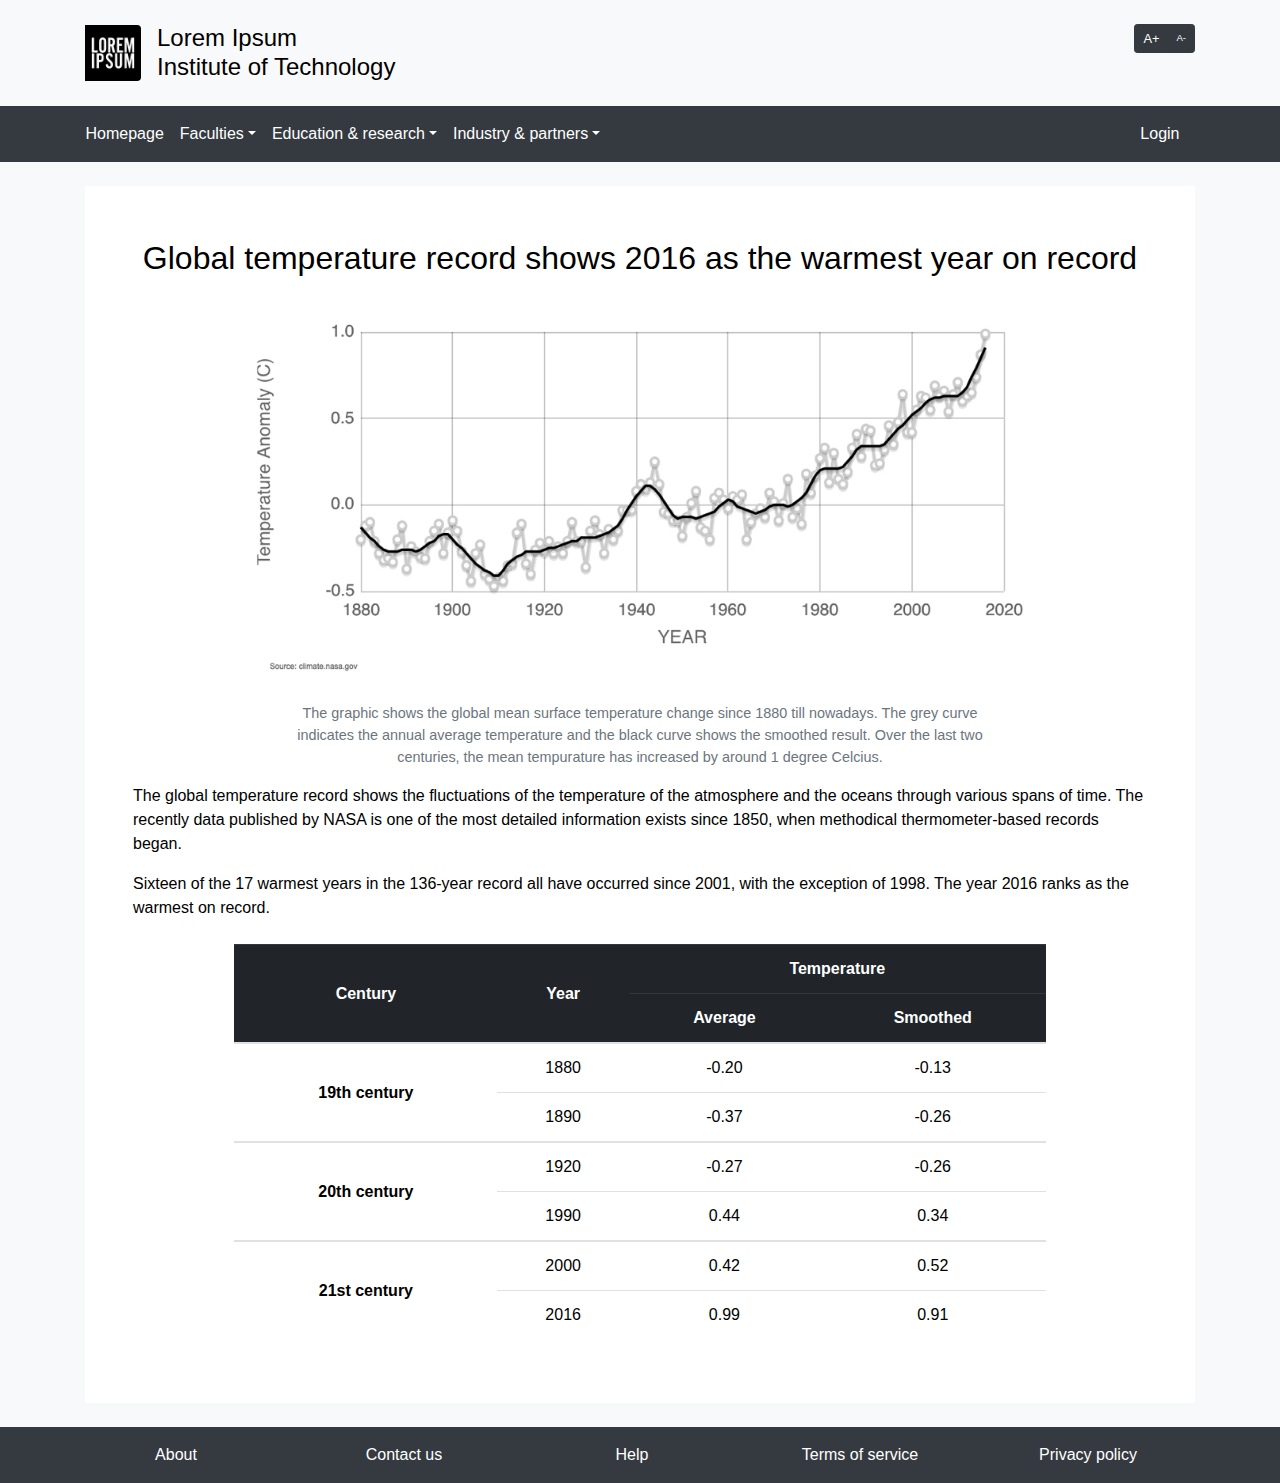
==== article.html @ 48463a1f "some exercises already done" ====
<!DOCTYPE html>
<html lang="en" id="root">

<head>
    <meta charset="UTF-8">
    <meta name="viewport" content="width=device-width, initial-scale=1, shrink-to-fit=no">
    <meta http-equiv="X-UA-Compatible" content="ie=edge">
    <title>Lorem Ipsum Institute of Technolgoy</title>
    <link href="./css/bootstrap.css" rel="stylesheet">
    <link href="./css/common.css" rel="stylesheet">
    <link href="./css/article.css" rel="stylesheet">
</head>

<body class="d-flex flex-column bg-light">
    <div class="container-fluid d-none d-lg-block my-4 header">
        <div class="container">
            <div class="row no-gutters">
                <div class="col-8 media">
                    <img class="align-self-center mr-3 rounded-right logo" src="./img/logo.jpg">
                    <div class="media-body align-self-center">
                        <div class="mb-0 title">Lorem Ipsum
                            <br>Institute of Technology
                        </div>
                    </div>
                </div>
                <div class="col-4">
                    <div class="btn-toolbar justify-content-end">
                        <div class="btn-group btn-group-sm">
                            <button class="btn btn-dark font-increase-button" id="font-increase-button">A+</button>
                            <button class="btn btn-dark font-decrease-button" id="font-decrease-button">A-</button>
                        </div>
                    </div>
                </div>
            </div>
        </div>
    </div>

    <div class="container-fluid bg-dark nav">
        <div class="container">
            <div class="navbar navbar-dark bg-dark navbar-expand-lg px-0">
                <div class="navbar-brand d-lg-none">
                    <img class="rounded-right" src="./img/logo.jpg" width="40" height="40">
                </div>
                <button class="navbar-toggler" type="button">
                    <span class="navbar-toggler-icon"></span>
                </button>
                <div class="collapse navbar-collapse" id="nav-bar-content">
                    <div class="navbar-nav mr-auto">
                        <div class="nav-item">
                            <a class="nav-link" href="./">Homepage</a>
                        </div>
                        <div class="nav-item dropdown">
                            <a class="nav-link dropdown-toggle" href="#" id="nav-bar-faculties">Faculties</a>
                            <div class="dropdown-menu">
                                <div>
                                    <a class="dropdown-item" href="./empty.html?title=Applied+sciences">Applied sciences</a>
                                </div>
                                <div>
                                    <a class="dropdown-item" href="./empty.html?title=Architecture+%26+planning">Architecture &amp; planning</a>
                                </div>
                                <div>
                                    <a class="dropdown-item" href="./empty.html?title=Construction+%26+environment">Construction &amp; environment</a>
                                </div>
                                <div>
                                    <a class="dropdown-item" href="./empty.html?title=Engineering">Engineering</a>
                                </div>
                                <div>
                                    <a class="dropdown-item" href="./empty.html?title=Health+%26+social+sciences">Health &amp; social sciences</a>
                                </div>
                            </div>
                        </div>
                        <div class="nav-item dropdown">
                            <a class="nav-link dropdown-toggle" href="#" id="nav-bar-education">Education &amp; research</a>
                            <div class="dropdown-menu">
                                <div>
                                    <a class="dropdown-item" href="./empty.html?title=Bachelor">Bachelor</a>
                                </div>
                                <div>
                                    <a class="dropdown-item" href="./empty.html?title=Master">Master</a>
                                </div>
                                <div>
                                    <a class="dropdown-item" href="./empty.html?title=Continuing+education">Continuing education</a>
                                </div>
                                <div>
                                    <a class="dropdown-item" href="./empty.html?title=Doctorate">Doctorate</a>
                                </div>
                            </div>
                        </div>
                        <div class="nav-item dropdown">
                            <a class="nav-link dropdown-toggle" href="#" id="nav-bar-industry">Industry &amp; partners</a>
                            <div class="dropdown-menu">
                                <div>
                                    <a class="dropdown-item" href="./empty.html?title=Public+relations">Public relations</a>
                                </div>
                                <div>
                                    <a class="dropdown-item" href="./empty.html?title=Commercialization">Commercialization</a>
                                </div>
                                <div>
                                    <a class="dropdown-item" href="./empty.html?title=Sponsors+%26+partners">Sponsors &amp; partners</a>
                                </div>
                            </div>
                        </div>
                    </div>
                    <div class="navbar-nav">
                        <div class="nav-item">
                            <a class="nav-link" href="./login.html">Login</a>
                        </div>
                    </div>
                </div>
            </div>
            <div class="d-lg-none">
                <div class="btn-toolbar justify-content-end">
                    <div class="btn-group btn-group-sm">
                        <button class="btn btn-dark text-white font-increase-button" id="font-increase-button-1">A+</button>
                        <button class="btn btn-dark text-white font-decrease-button" id="font-decrease-button-1">A-</button>
                    </div>
                </div>
            </div>
        </div>
    </div>

    <div class="container mt-4 main" id="main">
        <div class="p-5 bg-white">
            <div class="text-primary text-center mb-4 title">Global temperature record shows 2016 as the warmest year on record</div>
            <div class="text-center wrapper">
                <img src="./img/temperature.jpg" alt="Line chart of global average annual temperature" aria-describedby="description" class="figure-img img-fluid">
                <p class="figure-caption text-center px-5" id="description">The graphic shows the global mean surface temperature change since 1880 till nowadays. The grey curve indicates
                    the annual average temperature and the black curve shows the smoothed result. Over the last two centuries,
                    the mean tempurature has increased by around 1 degree Celcius.</p>
            </div>
            <p>The global temperature record shows the fluctuations of the temperature of the atmosphere and the oceans through
                various spans of time. The recently data published by NASA is one of the most detailed information exists
                since 1850, when methodical thermometer-based records began.
            </p>
            <p>Sixteen of the 17 warmest years in the 136-year record all have occurred since 2001, with the exception of 1998.
                The year 2016 ranks as the warmest on record.</p>
            <div class="table-responsive mt-4 wrapper">
                <table class="table text-center">
                    <col>
                    <col>
                    <colgroup span="2"></colgroup>
                    <tbody class="thead-dark">
                        <tr>
                            <th scope="col" class="align-middle" rowspan="2">Century</th>
                            <th scope="col" class="align-middle" rowspan="2">Year</th>
                          
                            <th scope="colgroup" class="align-middle" colspan="2">Temperature</th>
                        </tr>
                        <tr>
                            <th scope="col" class="align-middle">Average</th>
                            <th scope="col" class="align-middle">Smoothed</th>
                       
                        </tr>
                    </tbody>
                    <tbody>
                        <tr>
                            <th scope="rowgroup" class="align-middle" rowspan="2">19th century</th>
                            <td>1880</td>
                            <td>-0.20</td>
                            <td>-0.13</td>
                        </tr>
                        <tr>
                            <td>1890</td>
                            <td>-0.37</td>
                            <td>-0.26</td>
                        </tr>
                    </tbody>
                    <tbody>
                        <tr>
                            <th scope="rowgroup" class="align-middle" rowspan="2">20th century</th>
                            <td>1920</td>
                            <td>-0.27</td>
                            <td>-0.26</td>
                        </tr>
                        <tr>
                            <td>1990</td>
                            <td>0.44</td>
                            <td>0.34</td>
                        </tr>
                    </tbody>
                    <tbody>
                        <tr>
                            <th scope="rowgroup" class="align-middle" rowspan="2">21st century</th>
                            <td>2000</td>
                            <td>0.42</td>
                            <td>0.52</td>
                        </tr>
                        <tr>
                            <td>2016</td>
                            <td>0.99</td>
                            <td>0.91</td>
                        </tr>
                    </tbody>
                </table>
            </div>
        </div>
    </div>

    <div class="container-fluid bg-dark mt-4 footer">
        <div class="container text-center py-3">
            <div class="row justify-content-around">
                <a class="col-12 col-md mr-3 text-white" href="./empty.html?title=About">About</a>
                <a class="col-12 col-md mr-3 text-white" href="./empty.html?title=Contact+us">Contact us</a>
                <a class="col-12 col-md mr-3 text-white" href="./empty.html?title=Help">Help</a>
                <a class="col-12 col-md mr-3 text-white" href="./empty.html?title=Terms+of+services">Terms of service</a>
                <a class="col-12 col-md mr-3 text-white" href="./empty.html?title=Privacy+policy">Privacy policy</a>
            </div>
        </div>
    </div>
    
    <script type="text/javascript" src="./js/jquery.js"></script>
    <script type="text/javascript" src="./js/popper.js"></script>
    <script type="text/javascript" src="./js/bootstrap.js"></script>
    <script type="text/javascript" src="./js/common.js"></script>
    <script type="text/javascript" src="./js/article.js"></script>
</body>

</html>
---- css/common.css ----
html {
    font-size: 1rem
}

body,
html {
    height: 100%
}

body a,
body div,
body p {
    color: #000000
}

body a:hover {
    color: #cdcdcd
}

.title {
    font-size: 2rem;
    font-weight: 100
}

.subtitle {
    font-size: 1.2rem
}

.header .logo {
    height: 3.5rem;
    width: 3.5rem
}

.header .title {
    font-size: 1.5rem;
    line-height: 1.8rem
}

.header .font-increase-button,
.nav .font-increase-button {
    font-size: .8rem
}

.header .font-decrease-button,
.nav .font-decrease-button {
    font-size: .6rem
}

.footer,
.header,
.nav {
    flex: 0 0 auto
}

.main {
    flex: 1 0 auto
}
---- css/article.css ----
.main .wrapper {
    margin: auto;
    width: 80%
}
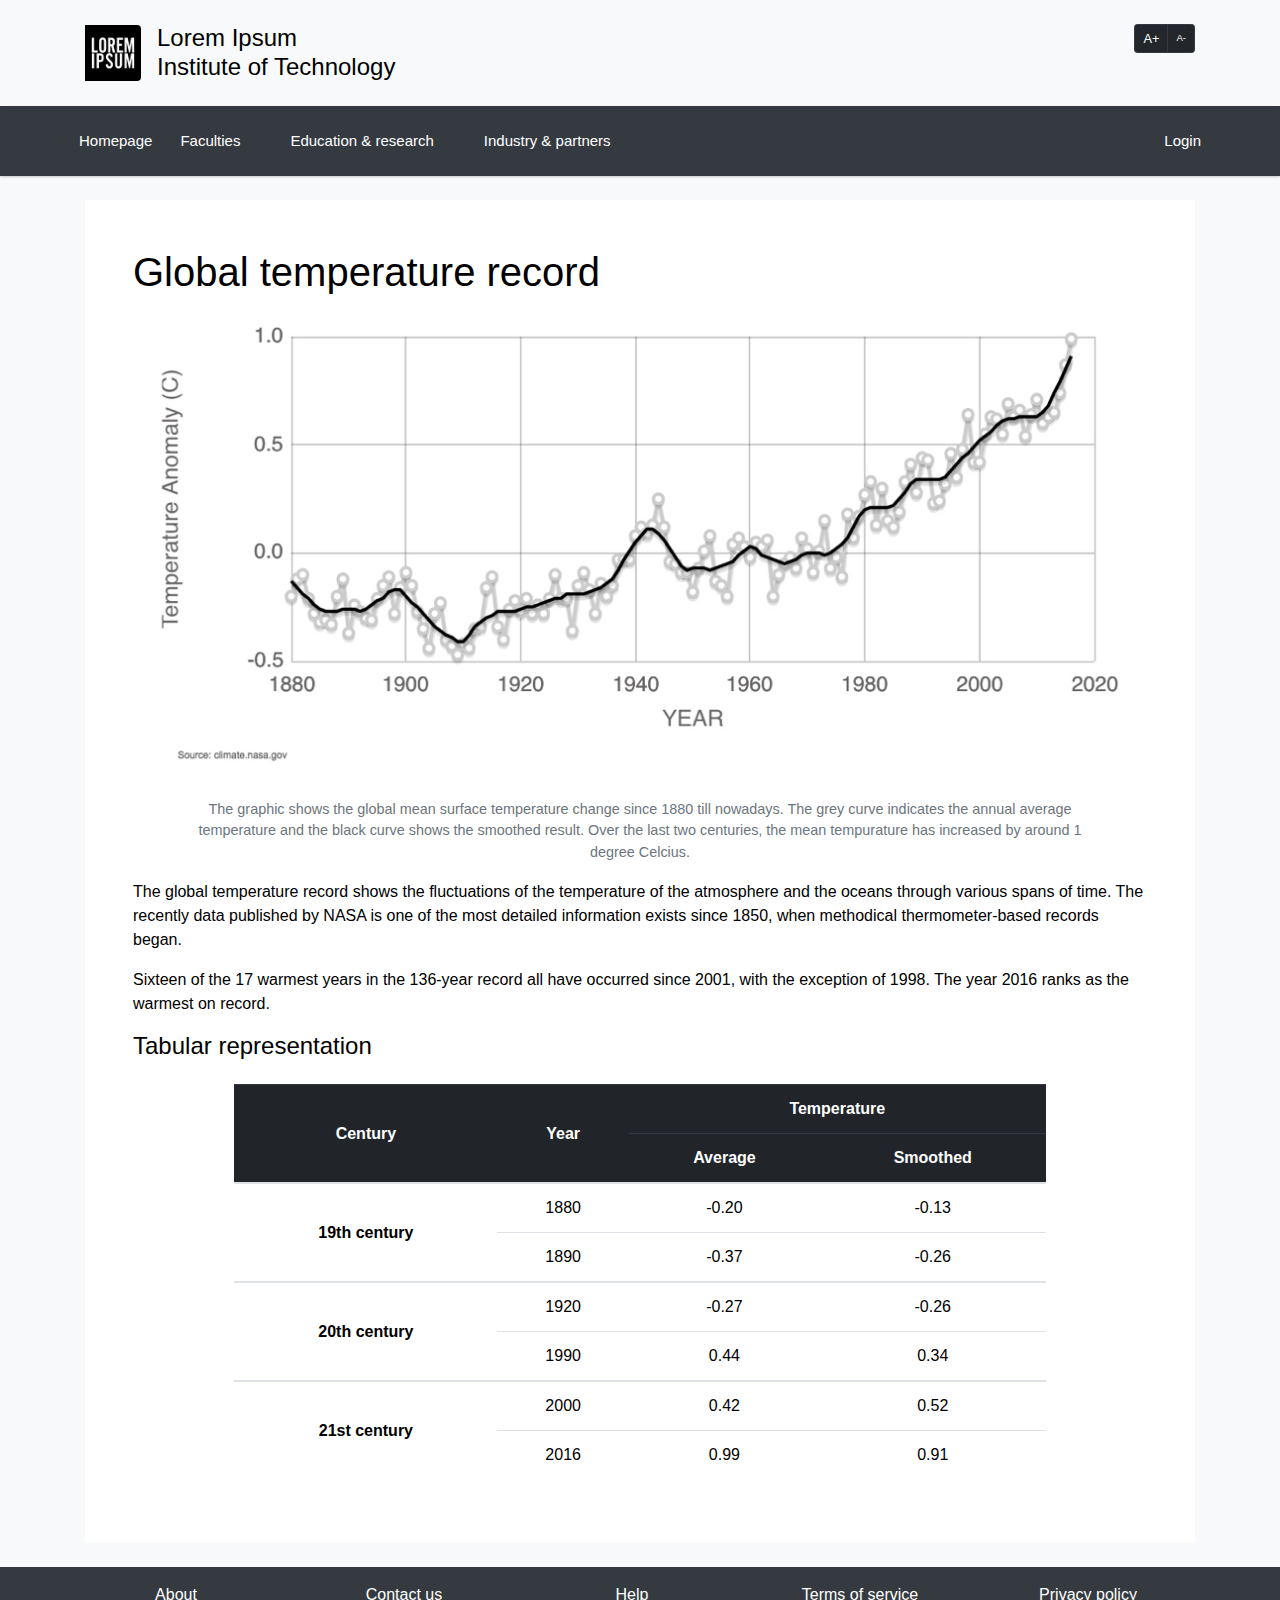
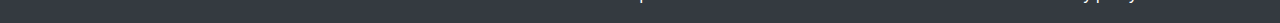
==== commit f29232f2: "changed header on every page, adjusted login checkbox" ====
--- a/article.html
+++ b/article.html
@@ -12,128 +12,98 @@
 </head>
 
 <body class="d-flex flex-column bg-light">
-    <div class="container-fluid d-none d-lg-block my-4 header">
-        <div class="container">
-            <div class="row no-gutters">
-                <div class="col-8 media">
-                    <img class="align-self-center mr-3 rounded-right logo" src="./img/logo.jpg">
-                    <div class="media-body align-self-center">
-                        <div class="mb-0 title">Lorem Ipsum
-                            <br>Institute of Technology
+    <header>
+        <div class="container-fluid d-none d-lg-block my-4 header">
+            <div class="container">
+                <div class="row no-gutters">
+                    <div class="col-8 media">
+                        <img class="align-self-center mr-3 rounded-right logo" src="./img/logo.jpg" alt="Logo">
+                        <div class="media-body align-self-center">
+                            <div class="mb-0 title">Lorem Ipsum
+                                <br>Institute of Technology
+                            </div>
                         </div>
                     </div>
-                </div>
-                <div class="col-4">
-                    <div class="btn-toolbar justify-content-end">
-                        <div class="btn-group btn-group-sm">
-                            <button class="btn btn-dark font-increase-button" id="font-increase-button">A+</button>
-                            <button class="btn btn-dark font-decrease-button" id="font-decrease-button">A-</button>
+                    <div class="col-4">
+                        <div class="btn-toolbar justify-content-end">
+                            <div class="btn-group btn-group-sm">
+                                <button class="btn btn-dark font-increase-button"  id="font-increase-button">A+</button>
+                                <button class="btn btn-dark font-decrease-button" id="font-decrease-button">A-</button>
+                            </div>
                         </div>
                     </div>
                 </div>
             </div>
         </div>
-    </div>
-
-    <div class="container-fluid bg-dark nav">
-        <div class="container">
-            <div class="navbar navbar-dark bg-dark navbar-expand-lg px-0">
-                <div class="navbar-brand d-lg-none">
-                    <img class="rounded-right" src="./img/logo.jpg" width="40" height="40">
+        <nav>
+            <div class="navbar">
+                <i class='bx bx-menu'></i>
+                <div class="nav-links">
+                    <div class="sidebar-logo">
+                    <span class="logo-name">CodingLab</span>
+                    <i class='bx bx-x' ></i>
+                    </div>
+                    <ul class="links">
+                    <li><a href="./index.html">Homepage</a></li>
+                    <li>
+                        <a href="#">Faculties</a>
+                        <i class='bx bxs-chevron-down htmlcss-arrow arrow  '></i>
+                        <ul class="htmlCss-sub-menu sub-menu">
+                        <li><a href="./empty.html?title=Applied+sciences">Applied sciences</a></li>
+                        <li><a href="./empty.html?title=Architecture+%26+planning">Architecture &amp; planning</a></li>
+                        <li><a href="./empty.html?title=Construction+%26+environment">Construction &amp; environment</a></li>
+                        <li><a href="./empty.html?title=Engineering">Engineering</a></li>
+                        <li><a href="./empty.html?title=Health+%26+social+sciences">Health &amp; social sciences</a></li>
+                        </ul>
+                    </li>
+                    <li>
+                        <a href="#">Education &amp; research</a>
+                        <i class='bx bxs-chevron-down js-arrow arrow '></i>
+                        <ul class="js-sub-menu sub-menu">
+                        <li><a href="./empty.html?title=Bachelor">Bachelorr</a></li>
+                        <li><a href="./empty.html?title=Master">Master</a></li>
+                        <li><a href="./empty.html?title=Continuing+education">Continuing education</a></li>
+                        <li><a href="./empty.html?title=Doctorate">Doctorate</a></li>
+                        </ul>
+                    </li>
+                    <li>
+                        <a href="#">Industry &amp; partners</a>
+                        <i class='bx bxs-chevron-down js-arrow arrow '></i>
+                        <ul class="js-sub-menu sub-menu">
+                        <li><a href="./empty.html?title=Public+relations">Public &amp; relations</a></li>
+                        <li><a href="./empty.html?title=Commercialization">Commercialization</a></li>
+                        <li><a href="./empty.html?title=Sponsors+%26+partners">Sponsors &amp; partners</a></li>
+                        </ul>
+                    </li>
+                    </ul>
                 </div>
-                <button class="navbar-toggler" type="button">
-                    <span class="navbar-toggler-icon"></span>
-                </button>
-                <div class="collapse navbar-collapse" id="nav-bar-content">
-                    <div class="navbar-nav mr-auto">
-                        <div class="nav-item">
-                            <a class="nav-link" href="./">Homepage</a>
-                        </div>
-                        <div class="nav-item dropdown">
-                            <a class="nav-link dropdown-toggle" href="#" id="nav-bar-faculties">Faculties</a>
-                            <div class="dropdown-menu">
-                                <div>
-                                    <a class="dropdown-item" href="./empty.html?title=Applied+sciences">Applied sciences</a>
-                                </div>
-                                <div>
-                                    <a class="dropdown-item" href="./empty.html?title=Architecture+%26+planning">Architecture &amp; planning</a>
-                                </div>
-                                <div>
-                                    <a class="dropdown-item" href="./empty.html?title=Construction+%26+environment">Construction &amp; environment</a>
-                                </div>
-                                <div>
-                                    <a class="dropdown-item" href="./empty.html?title=Engineering">Engineering</a>
-                                </div>
-                                <div>
-                                    <a class="dropdown-item" href="./empty.html?title=Health+%26+social+sciences">Health &amp; social sciences</a>
-                                </div>
-                            </div>
-                        </div>
-                        <div class="nav-item dropdown">
-                            <a class="nav-link dropdown-toggle" href="#" id="nav-bar-education">Education &amp; research</a>
-                            <div class="dropdown-menu">
-                                <div>
-                                    <a class="dropdown-item" href="./empty.html?title=Bachelor">Bachelor</a>
-                                </div>
-                                <div>
-                                    <a class="dropdown-item" href="./empty.html?title=Master">Master</a>
-                                </div>
-                                <div>
-                                    <a class="dropdown-item" href="./empty.html?title=Continuing+education">Continuing education</a>
-                                </div>
-                                <div>
-                                    <a class="dropdown-item" href="./empty.html?title=Doctorate">Doctorate</a>
-                                </div>
-                            </div>
-                        </div>
-                        <div class="nav-item dropdown">
-                            <a class="nav-link dropdown-toggle" href="#" id="nav-bar-industry">Industry &amp; partners</a>
-                            <div class="dropdown-menu">
-                                <div>
-                                    <a class="dropdown-item" href="./empty.html?title=Public+relations">Public relations</a>
-                                </div>
-                                <div>
-                                    <a class="dropdown-item" href="./empty.html?title=Commercialization">Commercialization</a>
-                                </div>
-                                <div>
-                                    <a class="dropdown-item" href="./empty.html?title=Sponsors+%26+partners">Sponsors &amp; partners</a>
-                                </div>
-                            </div>
-                        </div>
-                    </div>
-                    <div class="navbar-nav">
-                        <div class="nav-item">
-                            <a class="nav-link" href="./login.html">Login</a>
-                        </div>
-                    </div>
+                <div class="nav-links">
+                    <ul class="links">
+                        <li><a href="./login.html">Login</a></li>
+                    </ul>
                 </div>
             </div>
-            <div class="d-lg-none">
-                <div class="btn-toolbar justify-content-end">
-                    <div class="btn-group btn-group-sm">
-                        <button class="btn btn-dark text-white font-increase-button" id="font-increase-button-1">A+</button>
-                        <button class="btn btn-dark text-white font-decrease-button" id="font-decrease-button-1">A-</button>
-                    </div>
-                </div>
-            </div>
-        </div>
-    </div>
+        </nav>
+
+    </header>
 
     <div class="container mt-4 main" id="main">
         <div class="p-5 bg-white">
-            <div class="text-primary text-center mb-4 title">Global temperature record shows 2016 as the warmest year on record</div>
-            <div class="text-center wrapper">
+            <h1>Global temperature record</h1>
+            <figure>
                 <img src="./img/temperature.jpg" alt="Line chart of global average annual temperature" aria-describedby="description" class="figure-img img-fluid">
-                <p class="figure-caption text-center px-5" id="description">The graphic shows the global mean surface temperature change since 1880 till nowadays. The grey curve indicates
+                <figcaption class="figure-caption text-center px-5" id="description">The graphic shows the global mean surface temperature change since 1880 till nowadays. The grey curve indicates
                     the annual average temperature and the black curve shows the smoothed result. Over the last two centuries,
-                    the mean tempurature has increased by around 1 degree Celcius.</p>
-            </div>
+                    the mean tempurature has increased by around 1 degree Celcius.</figcaption>
+            </figure>
+
             <p>The global temperature record shows the fluctuations of the temperature of the atmosphere and the oceans through
                 various spans of time. The recently data published by NASA is one of the most detailed information exists
                 since 1850, when methodical thermometer-based records began.
             </p>
             <p>Sixteen of the 17 warmest years in the 136-year record all have occurred since 2001, with the exception of 1998.
                 The year 2016 ranks as the warmest on record.</p>
+            <h2>Tabular representation</h2>
             <div class="table-responsive mt-4 wrapper">
                 <table class="table text-center">
                     <col>
--- a/css/common.css
+++ b/css/common.css
@@ -4,7 +4,7 @@
 
 body,
 html {
-    height: 100%
+    /*height: 100%*/
 }
 
 body a,
@@ -14,7 +14,7 @@
 }
 
 body a:hover {
-    color: #cdcdcd
+    color: #343a40
 }
 
 .title {
@@ -55,3 +55,388 @@
 .main {
     flex: 1 0 auto
 }
+
+
+
+
+/* new css */
+/* Googlefont Poppins CDN Link */
+@import url('https://fonts.googleapis.com/css2?family=Poppins:wght@200;300;400;500;600;700&display=swap');
+
+* {
+    margin: 0;
+    padding: 0;
+    box-sizing: border-box;
+    font-family: 'Poppins', sans-serif;
+}
+
+body {
+    min-height: 100vh;
+}
+
+nav {
+    top: 0;
+    left: 0;
+    width: 100%;
+    height: 100%;
+    height: 70px;
+    background: #343a40;
+    box-shadow: 0 1px 2px rgba(0, 0, 0, 0.2);
+    z-index: 99;
+}
+
+nav .navbar {
+    height: 100%;
+    max-width: 1250px;
+    width: 100%;
+    display: flex;
+    align-items: center;
+    justify-content: space-between;
+    margin: auto;
+    /* background: red; */
+    padding: 0 50px;
+}
+
+.navbar .logo a {
+    font-size: 30px;
+    color: #fff;
+    text-decoration: none;
+    font-weight: 600;
+}
+
+nav .navbar .nav-links {
+    line-height: 70px;
+    height: 100%;
+}
+
+nav .navbar .links {
+    display: flex;
+}
+
+nav .navbar .links li {
+    position: relative;
+    float: left;
+    display: flex;
+    align-items: center;
+    justify-content: space-between;
+    list-style: none;
+    padding: 0 14px;
+}
+
+nav .navbar .links li a {
+    height: 100%;
+    text-decoration: none;
+    white-space: nowrap;
+    color: #fff;
+    font-size: 15px;
+    font-weight: 500;
+}
+
+nav .navbar .links li a:hover {
+    text-decoration: underline;
+    color: #343a40;
+    background-color: white;
+}
+
+.links li:hover .htmlcss-arrow,
+.links li:hover .js-arrow {
+    transform: rotate(180deg);
+}
+
+nav .navbar .links li .arrow {
+    /* background: red; */
+    height: 100%;
+    width: 22px;
+    line-height: 70px;
+    text-align: center;
+    display: inline-block;
+    color: #fff;
+    transition: all 0.3s ease;
+}
+
+nav .navbar .links li .sub-menu {
+    position: absolute;
+    top: 70px;
+    left: 0;
+    line-height: 40px;
+    background: #343a40;
+    box-shadow: 0 1px 2px rgba(0, 0, 0, 0.2);
+    border-radius: 0 0 4px 4px;
+    display: none;
+    z-index: 2;
+}
+
+nav .navbar .links li:hover .htmlCss-sub-menu,
+nav .navbar .links li:hover .js-sub-menu {
+    display: block;
+}
+
+.navbar .links li .sub-menu li {
+    padding: 0 22px;
+    border-bottom: 1px solid rgba(255, 255, 255, 0.1);
+}
+
+.navbar .links li .sub-menu a {
+    color: #fff;
+    font-size: 15px;
+    font-weight: 500;
+}
+
+.navbar .links li .sub-menu .more-arrow {
+    line-height: 40px;
+}
+
+.navbar .links li .htmlCss-more-sub-menu {
+    /* line-height: 40px; */
+}
+
+.navbar .links li .sub-menu .more-sub-menu {
+    position: absolute;
+    top: 0;
+    left: 100%;
+    border-radius: 0 4px 4px 4px;
+    z-index: 1;
+    display: none;
+}
+
+.links li .sub-menu .more:hover .more-sub-menu {
+    display: block;
+}
+
+.navbar .search-box {
+    position: relative;
+    height: 40px;
+    width: 40px;
+}
+
+.navbar .search-box i {
+    position: absolute;
+    height: 100%;
+    width: 100%;
+    line-height: 40px;
+    text-align: center;
+    font-size: 22px;
+    color: #fff;
+    font-weight: 600;
+    cursor: pointer;
+    transition: all 0.3s ease;
+}
+
+.navbar .search-box .input-box {
+    position: absolute;
+    right: calc(100% - 40px);
+    top: 80px;
+    height: 60px;
+    width: 300px;
+    background: #3E8DA8;
+    border-radius: 6px;
+    opacity: 0;
+    pointer-events: none;
+    transition: all 0.4s ease;
+}
+
+.navbar.showInput .search-box .input-box {
+    top: 65px;
+    opacity: 1;
+    pointer-events: auto;
+    background: #3E8DA8;
+}
+
+.search-box .input-box::before {
+    content: '';
+    position: absolute;
+    height: 20px;
+    width: 20px;
+    background: #3E8DA8;
+    right: 10px;
+    top: -6px;
+    transform: rotate(45deg);
+}
+
+.search-box .input-box input {
+    position: absolute;
+    top: 50%;
+    left: 50%;
+    border-radius: 4px;
+    transform: translate(-50%, -50%);
+    height: 35px;
+    width: 280px;
+    outline: none;
+    padding: 0 15px;
+    font-size: 16px;
+    border: none;
+}
+
+.navbar .nav-links .sidebar-logo {
+    display: none;
+}
+
+.navbar .bx-menu {
+    display: none;
+}
+
+@media (max-width:920px) {
+    nav .navbar {
+        max-width: 100%;
+        padding: 0 25px;
+    }
+
+    nav .navbar .logo a {
+        font-size: 27px;
+    }
+
+    nav .navbar .links li {
+        padding: 0 10px;
+        white-space: nowrap;
+    }
+
+    nav .navbar .links li a {
+        font-size: 15px;
+    }
+}
+
+@media (max-width:800px) {
+    nav {
+        /* position: relative; */
+    }
+
+    .navbar .bx-menu {
+        display: block;
+    }
+
+    nav .navbar .nav-links {
+        position: fixed;
+        top: 0;
+        left: -100%;
+        display: block;
+        max-width: 270px;
+        width: 100%;
+        background: #3E8DA8;
+        line-height: 40px;
+        padding: 20px;
+        box-shadow: 0 5px 10px rgba(0, 0, 0, 0.2);
+        transition: all 0.5s ease;
+        z-index: 1000;
+    }
+
+    .navbar .nav-links .sidebar-logo {
+        display: flex;
+        align-items: center;
+        justify-content: space-between;
+    }
+
+    .sidebar-logo .logo-name {
+        font-size: 25px;
+        color: #fff;
+    }
+
+    .sidebar-logo i,
+    .navbar .bx-menu {
+        font-size: 25px;
+        color: #fff;
+    }
+
+    nav .navbar .links {
+        display: block;
+        margin-top: 20px;
+    }
+
+    nav .navbar .links li .arrow {
+        line-height: 40px;
+    }
+
+    nav .navbar .links li {
+        display: block;
+    }
+
+    nav .navbar .links li .sub-menu {
+        position: relative;
+        top: 0;
+        box-shadow: none;
+        display: none;
+    }
+
+    nav .navbar .links li .sub-menu li {
+        border-bottom: none;
+
+    }
+
+    .navbar .links li .sub-menu .more-sub-menu {
+        display: none;
+        position: relative;
+        left: 0;
+    }
+
+    .navbar .links li .sub-menu .more-sub-menu li {
+        display: flex;
+        align-items: center;
+        justify-content: space-between;
+    }
+
+    .links li:hover .htmlcss-arrow,
+    .links li:hover .js-arrow {
+        transform: rotate(0deg);
+    }
+
+    .navbar .links li .sub-menu .more-sub-menu {
+        display: none;
+    }
+
+    .navbar .links li .sub-menu .more span {
+        /* background: red; */
+        display: flex;
+        align-items: center;
+        /* justify-content: space-between; */
+    }
+
+    .links li .sub-menu .more:hover .more-sub-menu {
+        display: none;
+    }
+
+    nav .navbar .links li:hover .htmlCss-sub-menu,
+    nav .navbar .links li:hover .js-sub-menu {
+        display: none;
+    }
+
+    .navbar .nav-links.show1 .links .htmlCss-sub-menu,
+    .navbar .nav-links.show3 .links .js-sub-menu,
+    .navbar .nav-links.show2 .links .more .more-sub-menu {
+        display: block;
+    }
+
+    .navbar .nav-links.show1 .links .htmlcss-arrow,
+    .navbar .nav-links.show3 .links .js-arrow {
+        transform: rotate(180deg);
+    }
+
+    .navbar .nav-links.show2 .links .more-arrow {
+        transform: rotate(90deg);
+    }
+}
+
+@media (max-width:370px) {
+    nav .navbar .nav-links {
+        max-width: 100%;
+    }
+}
+
+main {
+    max-width: 100%;
+    padding: 10px 15px;
+}
+
+@media (min-width:770px) {
+    main {
+        width: 100%;
+        padding: 20px 60px;
+    }
+}
+
+.cta {
+    margin-bottom: 15px!important;
+    font-style: italic;
+}
+
+.references li {
+    margin-top: 0.2rem!important;
+}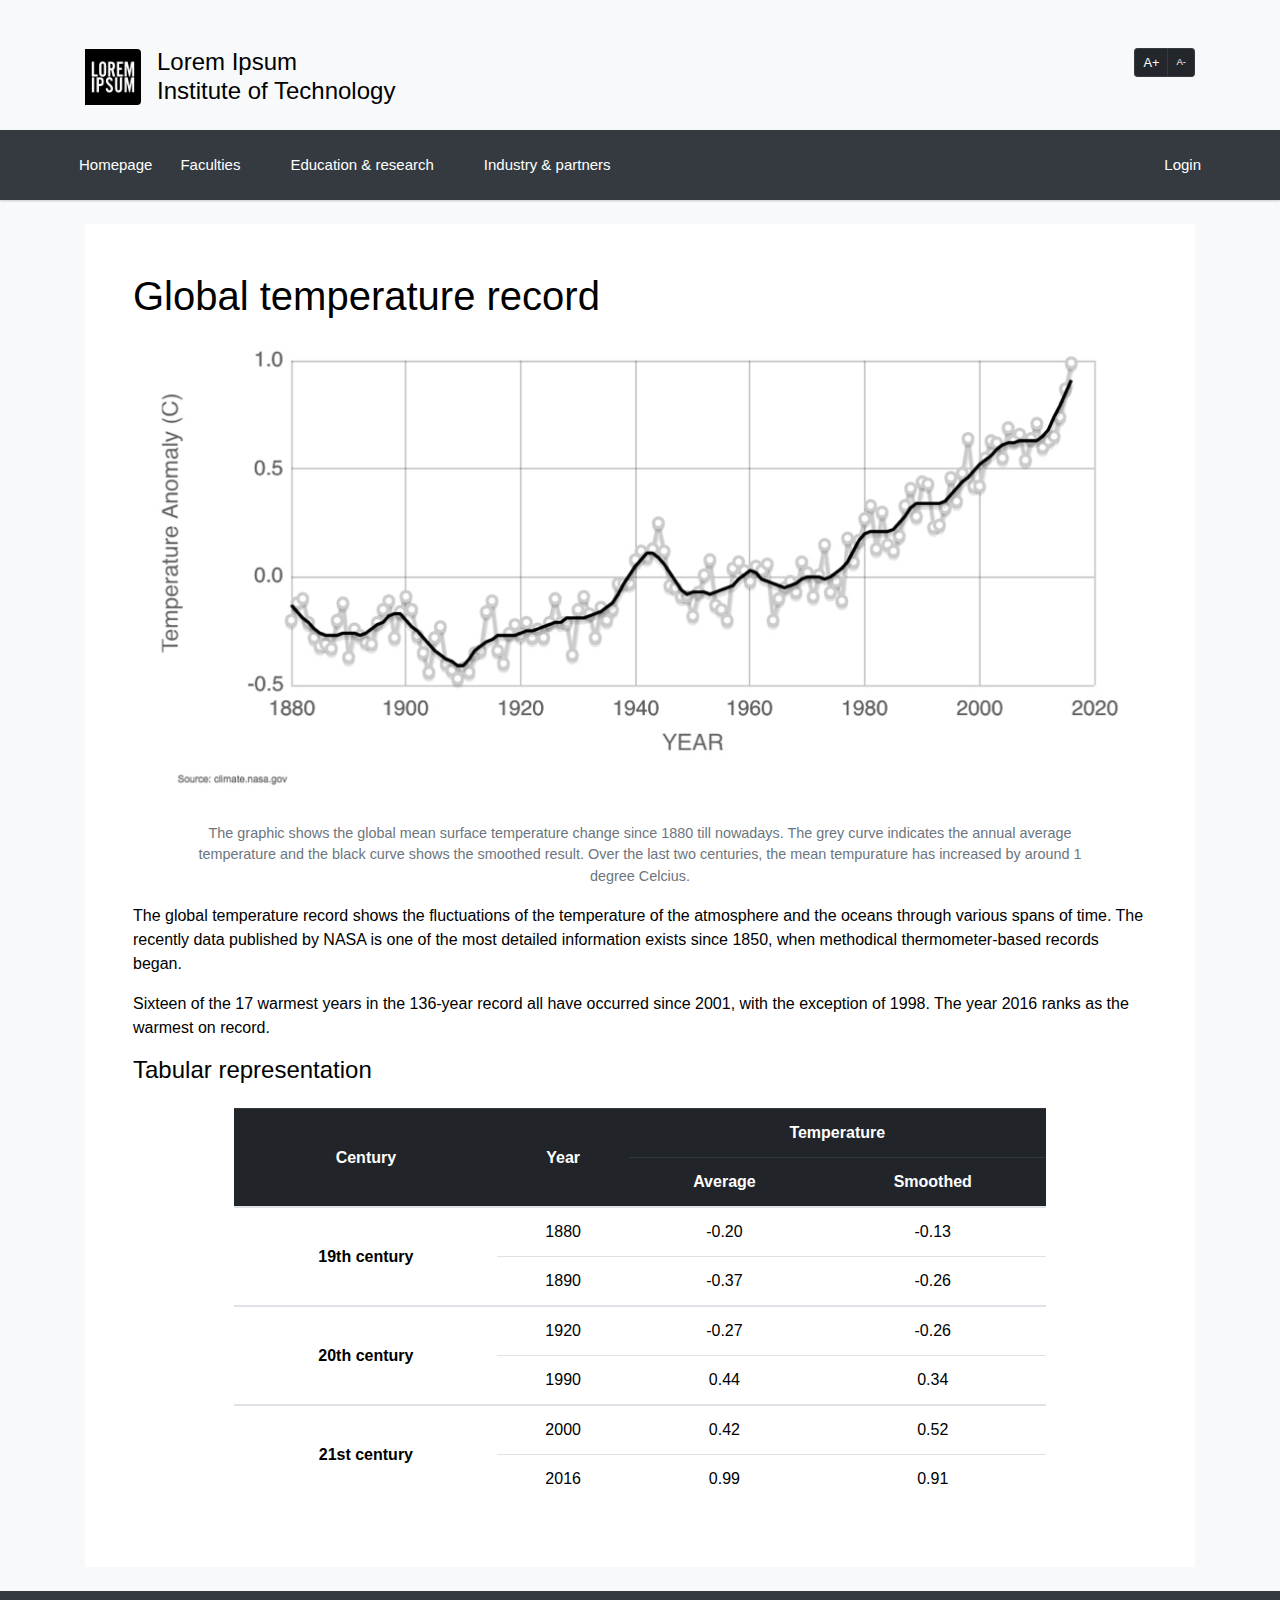
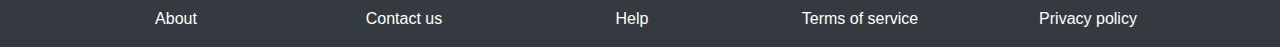
==== commit b7e3fb73: "page ratio, skip links" ====
--- a/article.html
+++ b/article.html
@@ -12,8 +12,16 @@
 </head>
 
 <body class="d-flex flex-column bg-light">
-    <header>
-        <div class="container-fluid d-none d-lg-block my-4 header">
+
+    <div style="visibility: hidden">
+        <a href="#header" >Skip to header</a>
+        <a href="#main" >Skip to main content</a>
+        <a href="#footer">Skip to footer</a>
+        </div>
+
+
+    <header id="header">
+        <div class="container-fluid d-none d-lg-block my-4 header" role="banner">
             <div class="container">
                 <div class="row no-gutters">
                     <div class="col-8 media">
@@ -36,7 +44,7 @@
             </div>
         </div>
         <nav>
-            <div class="navbar">
+            <div class="navbar" role="navigation">
                 <i class='bx bx-menu'></i>
                 <div class="nav-links">
                     <div class="sidebar-logo">
@@ -87,7 +95,7 @@
 
     </header>
 
-    <div class="container mt-4 main" id="main">
+    <div class="container mt-4 main" id="main" role="main">
         <div class="p-5 bg-white">
             <h1>Global temperature record</h1>
             <figure>
@@ -166,7 +174,7 @@
         </div>
     </div>
 
-    <div class="container-fluid bg-dark mt-4 footer">
+    <div class="container-fluid bg-dark mt-4 footer" id="footer" role="contentinfo">
         <div class="container text-center py-3">
             <div class="row justify-content-around">
                 <a class="col-12 col-md mr-3 text-white" href="./empty.html?title=About">About</a>
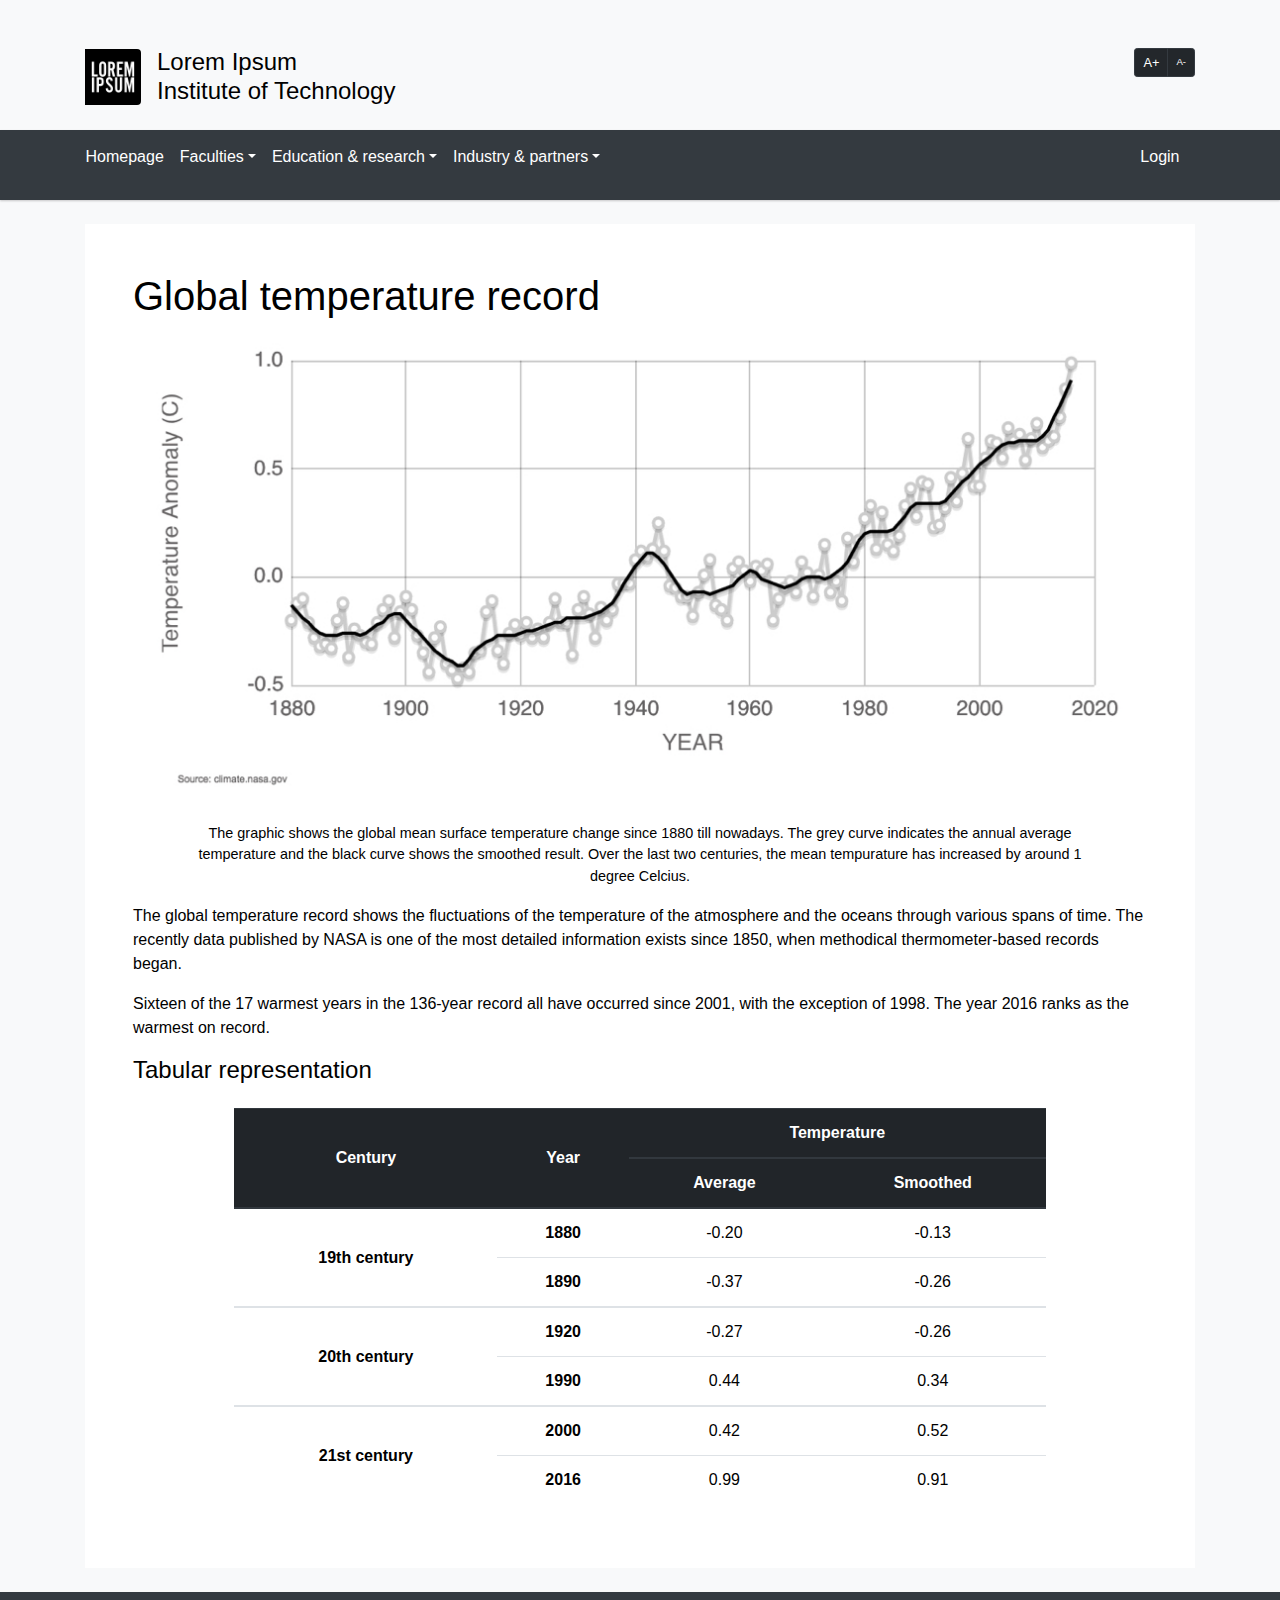
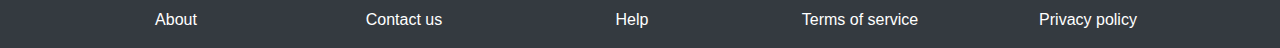
==== commit 9f2134e3: "several changes" ====
--- a/article.html
+++ b/article.html
@@ -14,11 +14,9 @@
 <body class="d-flex flex-column bg-light">
 
     <div style="visibility: hidden">
-        <a href="#header" >Skip to header</a>
         <a href="#main" >Skip to main content</a>
         <a href="#footer">Skip to footer</a>
         </div>
-
 
     <header id="header">
         <div class="container-fluid d-none d-lg-block my-4 header" role="banner">
@@ -32,66 +30,78 @@
                             </div>
                         </div>
                     </div>
+                    
                     <div class="col-4">
                         <div class="btn-toolbar justify-content-end">
                             <div class="btn-group btn-group-sm">
-                                <button class="btn btn-dark font-increase-button"  id="font-increase-button">A+</button>
-                                <button class="btn btn-dark font-decrease-button" id="font-decrease-button">A-</button>
+                                <button class="btn btn-dark font-increase-button"  id="font-increase-button" aria-label="font increase button">A+</button>
+                                <button class="btn btn-dark font-decrease-button" id="font-decrease-button" aria-label="font decrease button">A-</button>
                             </div>
                         </div>
                     </div>
                 </div>
             </div>
         </div>
-        <nav>
-            <div class="navbar" role="navigation">
-                <i class='bx bx-menu'></i>
-                <div class="nav-links">
-                    <div class="sidebar-logo">
-                    <span class="logo-name">CodingLab</span>
-                    <i class='bx bx-x' ></i>
-                    </div>
-                    <ul class="links">
-                    <li><a href="./index.html">Homepage</a></li>
-                    <li>
-                        <a href="#">Faculties</a>
-                        <i class='bx bxs-chevron-down htmlcss-arrow arrow  '></i>
-                        <ul class="htmlCss-sub-menu sub-menu">
-                        <li><a href="./empty.html?title=Applied+sciences">Applied sciences</a></li>
-                        <li><a href="./empty.html?title=Architecture+%26+planning">Architecture &amp; planning</a></li>
-                        <li><a href="./empty.html?title=Construction+%26+environment">Construction &amp; environment</a></li>
-                        <li><a href="./empty.html?title=Engineering">Engineering</a></li>
-                        <li><a href="./empty.html?title=Health+%26+social+sciences">Health &amp; social sciences</a></li>
-                        </ul>
-                    </li>
-                    <li>
-                        <a href="#">Education &amp; research</a>
-                        <i class='bx bxs-chevron-down js-arrow arrow '></i>
-                        <ul class="js-sub-menu sub-menu">
-                        <li><a href="./empty.html?title=Bachelor">Bachelorr</a></li>
-                        <li><a href="./empty.html?title=Master">Master</a></li>
-                        <li><a href="./empty.html?title=Continuing+education">Continuing education</a></li>
-                        <li><a href="./empty.html?title=Doctorate">Doctorate</a></li>
-                        </ul>
-                    </li>
-                    <li>
-                        <a href="#">Industry &amp; partners</a>
-                        <i class='bx bxs-chevron-down js-arrow arrow '></i>
-                        <ul class="js-sub-menu sub-menu">
-                        <li><a href="./empty.html?title=Public+relations">Public &amp; relations</a></li>
-                        <li><a href="./empty.html?title=Commercialization">Commercialization</a></li>
-                        <li><a href="./empty.html?title=Sponsors+%26+partners">Sponsors &amp; partners</a></li>
-                        </ul>
-                    </li>
-                    </ul>
+
+        
+        <nav class="container-fluid bg-dark nav" role="navigation" aria-label="Main Navigation">
+            <ul class="container">
+                <div class="navbar navbar-dark bg-dark navbar-expand-lg px-0">
+                    <div class="navbar-brand d-lg-none">
+                        <img class="rounded-right" src="./img/logo.jpg" alt="Logo">
+                    </div>
+                    <button class="navbar-toggler" type="button">
+                        <span class="navbar-toggler-icon"></span>
+                    </button>
+                    <div class="collapse navbar-collapse" id="nav-bar-content">
+                        <div class="navbar-nav mr-auto">
+                            
+                            <li class="nav-item">
+                                
+                                <a class="nav-link" href="./">Homepage</a>
+                            </li>
+                        
+                            
+                        <li class="nav-item dropdown">
+                            <a class="nav-link dropdown-toggle" aria-haspopup="true" aria-expanded="false" href="#" id="nav-bar-faculties" >Faculties</a>
+                            <ul class="dropdown-menu">
+                                    <li><a class="dropdown-item" href="./empty.html?title=Applied+sciences">Applied sciences</a></li>
+                                    <li><a class="dropdown-item" href="./empty.html?title=Architecture+%26+planning">Architecture &amp; planning</a></li>
+                                    <li><a class="dropdown-item" href="./empty.html?title=Construction+%26+environment">Construction &amp; environment</a></li>
+                                    <li><a class="dropdown-item" href="./empty.html?title=Engineering">Engineering</a></li>
+                                    <li><a class="dropdown-item" href="./empty.html?title=Health+%26+social+sciences">Health &amp; social sciences</a></li>
+                            </ul>
+                        </li>
+    
+    
+                        <li class="nav-item dropdown">
+                            <a class="nav-link dropdown-toggle" aria-haspopup="true" aria-expanded="false" href="#" id="nav-bar-education" >Education &amp; research</a>
+                            <ul class="dropdown-menu">
+                                    <li><a class="dropdown-item" href="./empty.html?title=Bachelor">Bachelor</a></li>
+                                    <li><a class="dropdown-item" href="./empty.html?title=Master">Master</a></li>
+                                    <li><a class="dropdown-item" href="./empty.html?title=Continuing+education">Continuing education</a></li>
+                                    <li><a class="dropdown-item" href="./empty.html?title=Doctorate">Doctorate</a></li>
+                            </ul>
+                        </li>
+                        <li class="nav-item dropdown">
+                            <a class="nav-link dropdown-toggle" aria-haspopup="true" aria-expanded="false" href="#" id="nav-bar-industry" >Industry &amp; partners</a>
+                            <ul class="dropdown-menu">
+                                    <li><a class="dropdown-item" href="./empty.html?title=Public+relations">Public relations</a></li>
+                                    <li><a class="dropdown-item" href="./empty.html?title=Commercialization">Commercialization</a></li>
+                                    <li><a class="dropdown-item" href="./empty.html?title=Sponsors+%26+partners">Sponsors &amp; partners</a></li>
+                            </ul>
+                        </li>
+                    </div>
+                    <div class="navbar-nav">
+                        <li class="nav-item">
+                            <a class="nav-link" href="./login.html">Login</a>
+                        </li>
+                    </div>
                 </div>
-                <div class="nav-links">
-                    <ul class="links">
-                        <li><a href="./login.html">Login</a></li>
-                    </ul>
-                </div>
-            </div>
-        </nav>
+            </div>
+           
+        </ul>
+    </nav>
 
     </header>
 
@@ -117,11 +127,10 @@
                     <col>
                     <col>
                     <colgroup span="2"></colgroup>
-                    <tbody class="thead-dark">
+                    <thead class="thead-dark">
                         <tr>
                             <th scope="col" class="align-middle" rowspan="2">Century</th>
                             <th scope="col" class="align-middle" rowspan="2">Year</th>
-                          
                             <th scope="colgroup" class="align-middle" colspan="2">Temperature</th>
                         </tr>
                         <tr>
@@ -129,42 +138,42 @@
                             <th scope="col" class="align-middle">Smoothed</th>
                        
                         </tr>
+                    </thead>
+                    <tbody>
+                        <tr>
+                            <th scope="rowgroup" rowspan="2" class="align-middle" rowspan="2">19th century</th>
+                            <th row="row">1880</th>
+                            <td>-0.20</td>
+                            <td>-0.13</td>
+                        </tr>
+                        <tr>
+                            <th scope="row">1890</th>
+                            <td>-0.37</td>
+                            <td>-0.26</td>
+                        </tr>
                     </tbody>
                     <tbody>
                         <tr>
-                            <th scope="rowgroup" class="align-middle" rowspan="2">19th century</th>
-                            <td>1880</td>
-                            <td>-0.20</td>
-                            <td>-0.13</td>
-                        </tr>
-                        <tr>
-                            <td>1890</td>
-                            <td>-0.37</td>
+                            <th scope="rowgroup" rowspan="2" class="align-middle" >20th century</th>
+                            <th scope="row">1920</th>
+                            <td>-0.27</td>
                             <td>-0.26</td>
+                        </tr>
+                        <tr>
+                            <th scope="row">1990</th>
+                            <td>0.44</td>
+                            <td>0.34</td>
                         </tr>
                     </tbody>
                     <tbody>
                         <tr>
-                            <th scope="rowgroup" class="align-middle" rowspan="2">20th century</th>
-                            <td>1920</td>
-                            <td>-0.27</td>
-                            <td>-0.26</td>
-                        </tr>
-                        <tr>
-                            <td>1990</td>
-                            <td>0.44</td>
-                            <td>0.34</td>
-                        </tr>
-                    </tbody>
-                    <tbody>
-                        <tr>
                             <th scope="rowgroup" class="align-middle" rowspan="2">21st century</th>
-                            <td>2000</td>
+                            <th scope="row">2000</th>
                             <td>0.42</td>
                             <td>0.52</td>
                         </tr>
                         <tr>
-                            <td>2016</td>
+                            <th scope="row">2016</th>
                             <td>0.99</td>
                             <td>0.91</td>
                         </tr>
--- a/css/common.css
+++ b/css/common.css
@@ -132,9 +132,9 @@
     font-weight: 500;
 }
 
-nav .navbar .links li a:hover {
+nav .navbar .links li a:hover, div.justify-content-around ul li a:hover {
     text-decoration: underline;
-    color: #343a40;
+    color: #343a40!important;
     background-color: white;
 }
 
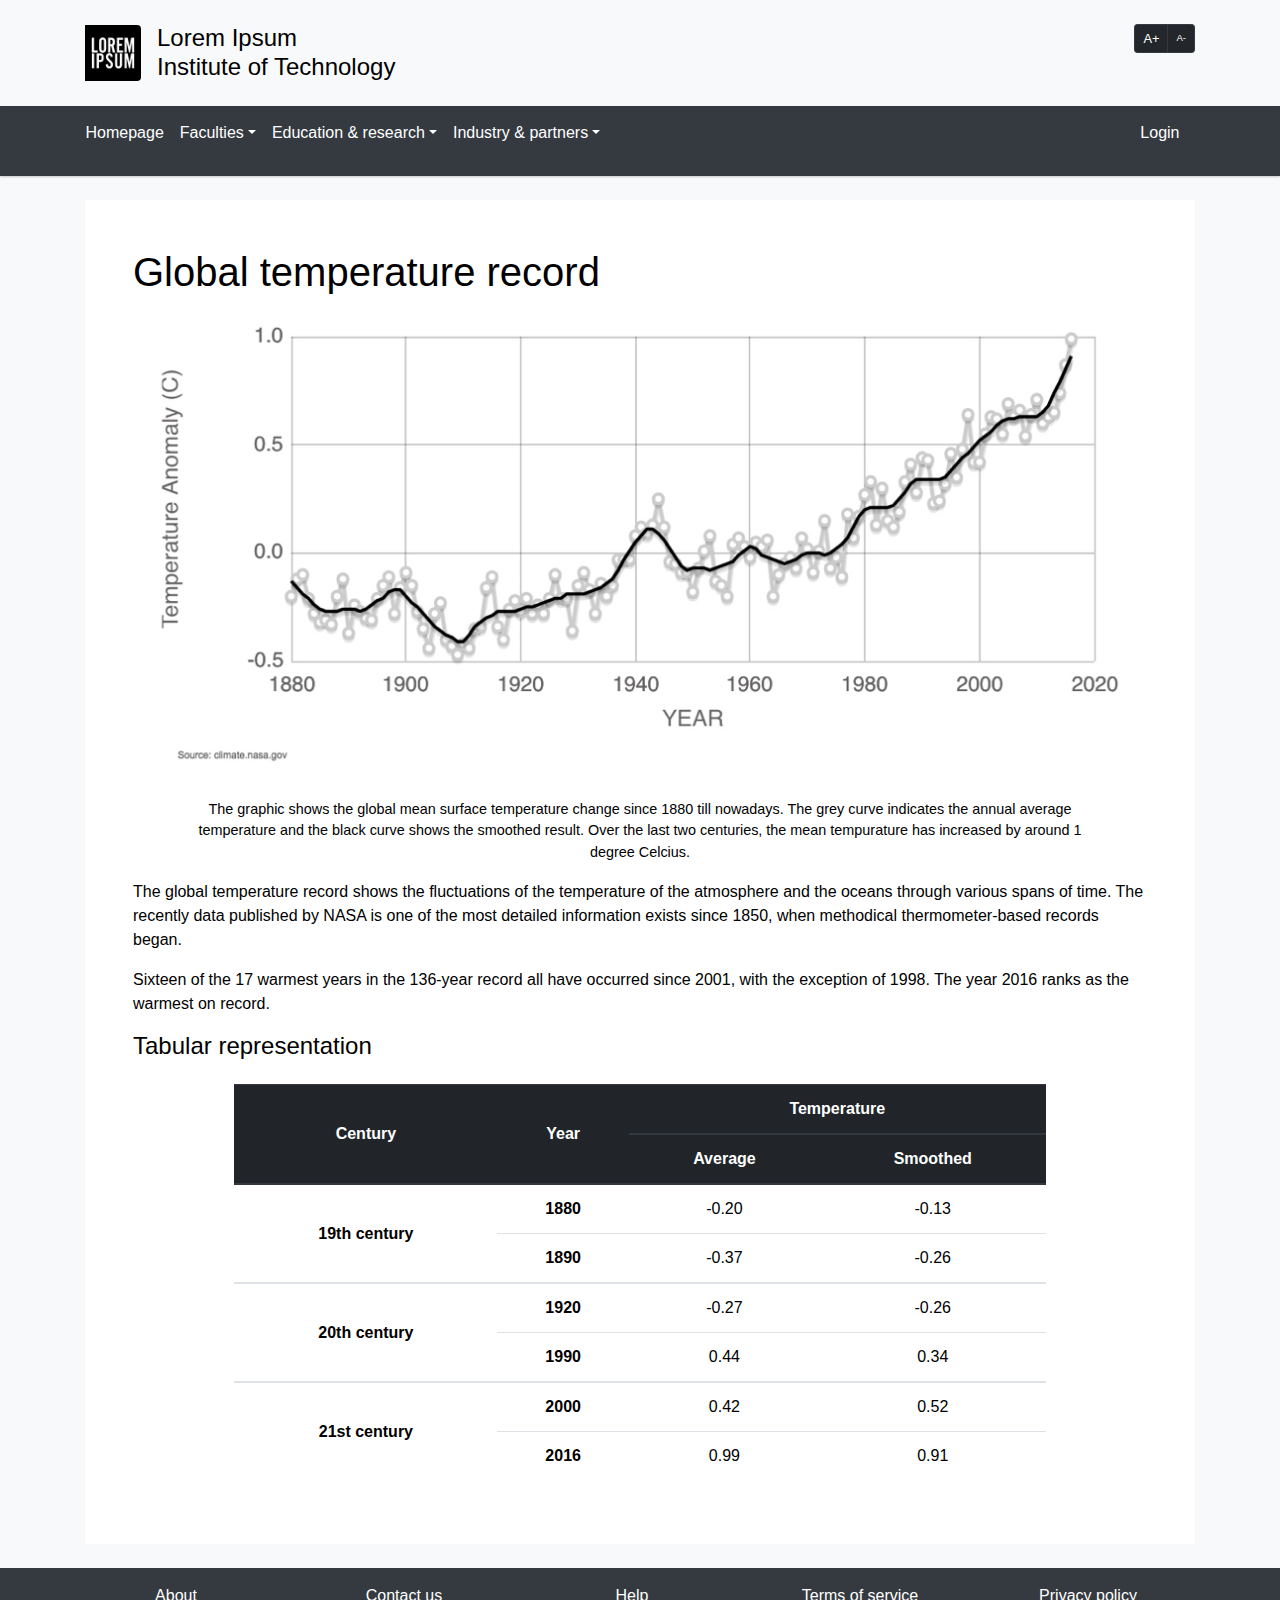
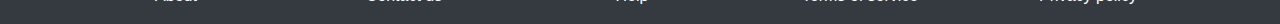
==== commit a314b0eb: "several changes based on WAVE" ====
--- a/article.html
+++ b/article.html
@@ -13,10 +13,7 @@
 
 <body class="d-flex flex-column bg-light">
 
-    <div style="visibility: hidden">
-        <a href="#main" >Skip to main content</a>
-        <a href="#footer">Skip to footer</a>
-        </div>
+   
 
     <header id="header">
         <div class="container-fluid d-none d-lg-block my-4 header" role="banner">
@@ -30,12 +27,17 @@
                             </div>
                         </div>
                     </div>
+                    <!-- visbility: hidden does no work as expected -->
+                    <div class="sr-only">
                     
+                        <a href="#main" >Skip to main content</a>
+                        <a href="#footer">Skip to footer</a>
+                        </div>
                     <div class="col-4">
                         <div class="btn-toolbar justify-content-end">
                             <div class="btn-group btn-group-sm">
-                                <button class="btn btn-dark font-increase-button"  id="font-increase-button" aria-label="font increase button">A+</button>
-                                <button class="btn btn-dark font-decrease-button" id="font-decrease-button" aria-label="font decrease button">A-</button>
+                                <button class="btn btn-dark font-increase-button"  id="font-increase-button" aria-label="Increase font">A+</button>
+                                <button class="btn btn-dark font-decrease-button" id="font-decrease-button" aria-label="Decrease font">A-</button>
                             </div>
                         </div>
                     </div>
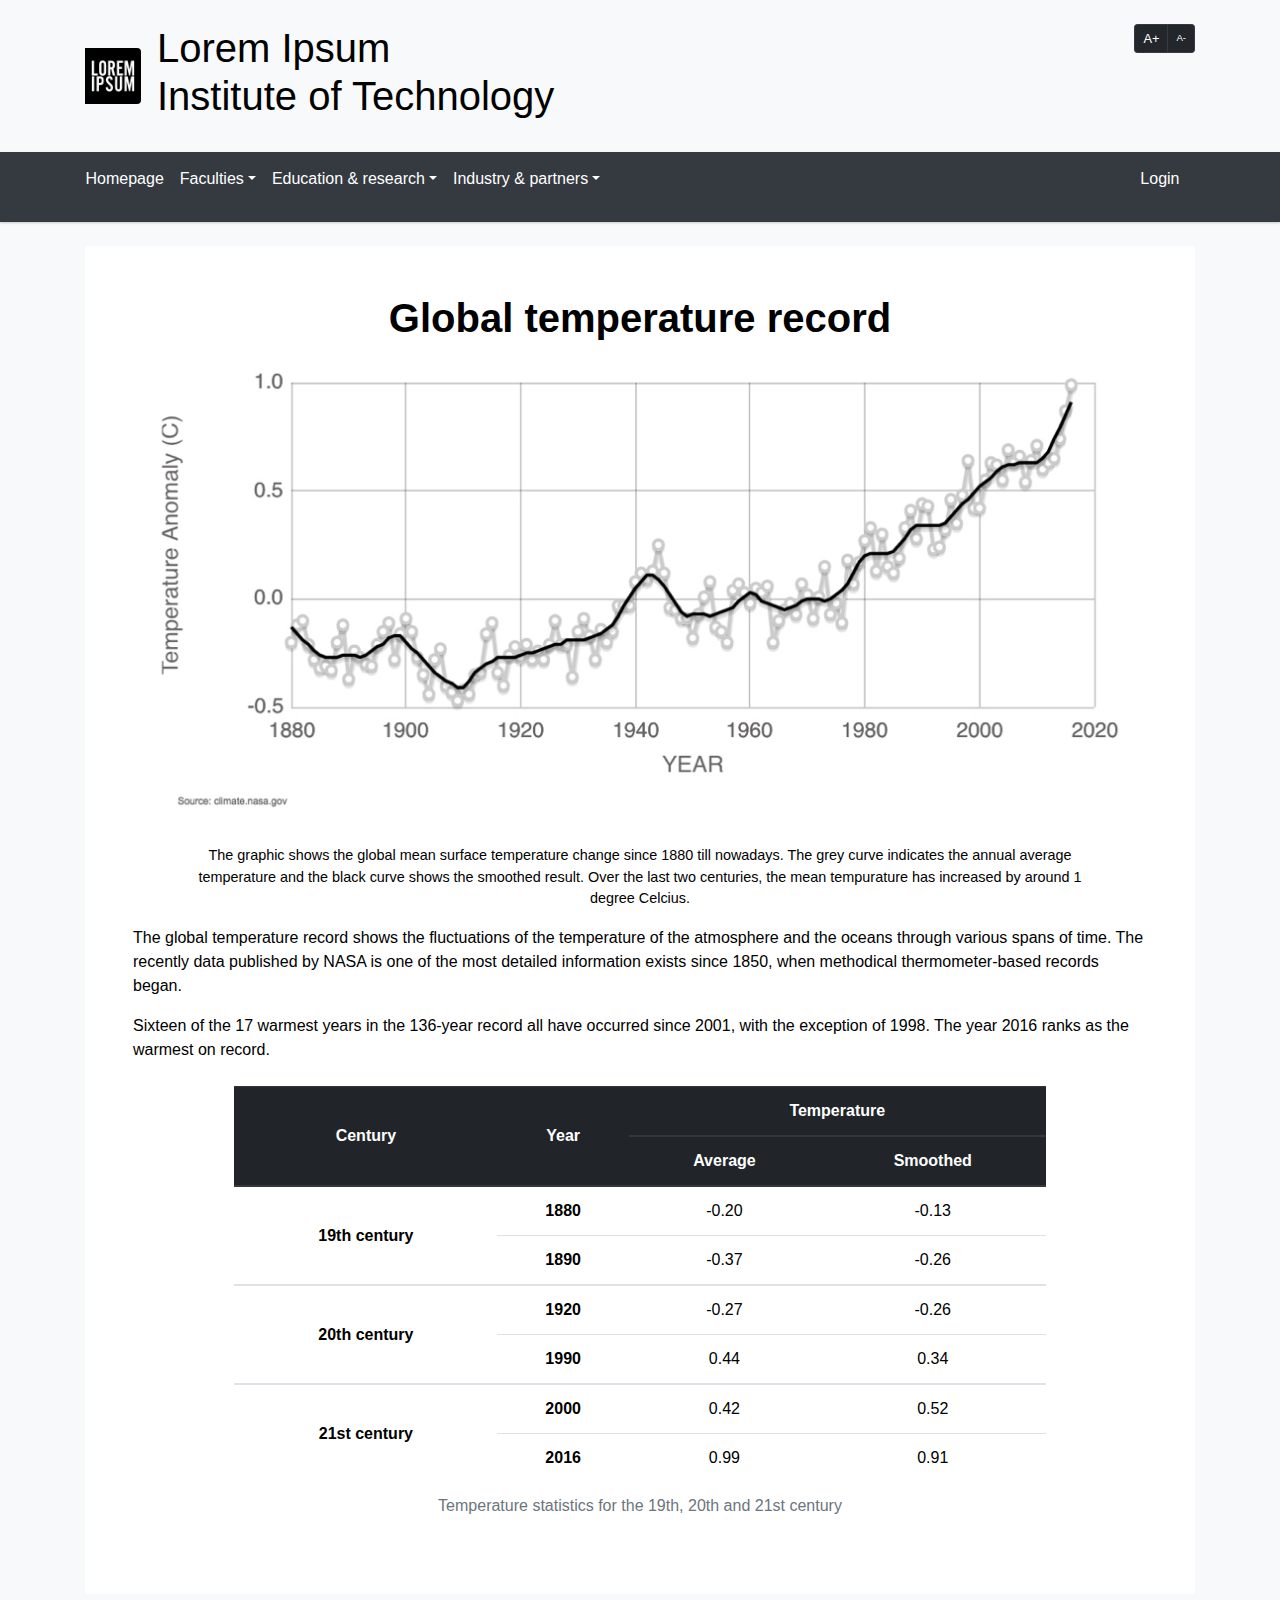
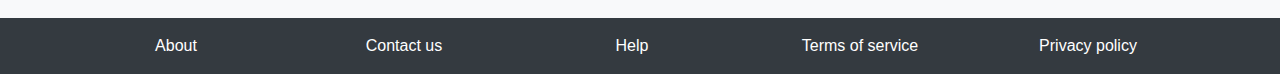
==== commit 204570c7: "several changes" ====
--- a/article.html
+++ b/article.html
@@ -20,17 +20,17 @@
             <div class="container">
                 <div class="row no-gutters">
                     <div class="col-8 media">
-                        <img class="align-self-center mr-3 rounded-right logo" src="./img/logo.jpg" alt="Logo">
+                        <img class="align-self-center mr-3 rounded-right logo" src="./img/logo.jpg" alt="Logo of Website">
                         <div class="media-body align-self-center">
-                            <div class="mb-0 title">Lorem Ipsum
-                                <br>Institute of Technology
+                            <div class="mb-0 title"><h1> Lorem Ipsum
+                                <br>Institute of Technology </h1>
                             </div>
                         </div>
                     </div>
                     <!-- visbility: hidden does no work as expected -->
                     <div class="sr-only">
                     
-                        <a href="#main" >Skip to main content</a>
+                        <a href="#main" >Skip to main content article</a>
                         <a href="#footer">Skip to footer</a>
                         </div>
                     <div class="col-4">
@@ -50,11 +50,14 @@
             <ul class="container">
                 <div class="navbar navbar-dark bg-dark navbar-expand-lg px-0">
                     <div class="navbar-brand d-lg-none">
-                        <img class="rounded-right" src="./img/logo.jpg" alt="Logo">
-                    </div>
+                        <img class="rounded-right" src="./img/logo.jpg" alt="Logo of Website">
+                    </div>
+
+                    <!--
                     <button class="navbar-toggler" type="button">
                         <span class="navbar-toggler-icon"></span>
                     </button>
+                -->
                     <div class="collapse navbar-collapse" id="nav-bar-content">
                         <div class="navbar-nav mr-auto">
                             
@@ -109,7 +112,7 @@
 
     <div class="container mt-4 main" id="main" role="main">
         <div class="p-5 bg-white">
-            <h1>Global temperature record</h1>
+            <h1 class="font-weight-bold" style="text-align: center">Global temperature record</h1>
             <figure>
                 <img src="./img/temperature.jpg" alt="Line chart of global average annual temperature" aria-describedby="description" class="figure-img img-fluid">
                 <figcaption class="figure-caption text-center px-5" id="description">The graphic shows the global mean surface temperature change since 1880 till nowadays. The grey curve indicates
@@ -123,9 +126,10 @@
             </p>
             <p>Sixteen of the 17 warmest years in the 136-year record all have occurred since 2001, with the exception of 1998.
                 The year 2016 ranks as the warmest on record.</p>
-            <h2>Tabular representation</h2>
+           
             <div class="table-responsive mt-4 wrapper">
                 <table class="table text-center">
+                    <caption style="text-align: center">Temperature statistics for the 19th, 20th and 21st century</caption>
                     <col>
                     <col>
                     <colgroup span="2"></colgroup>
